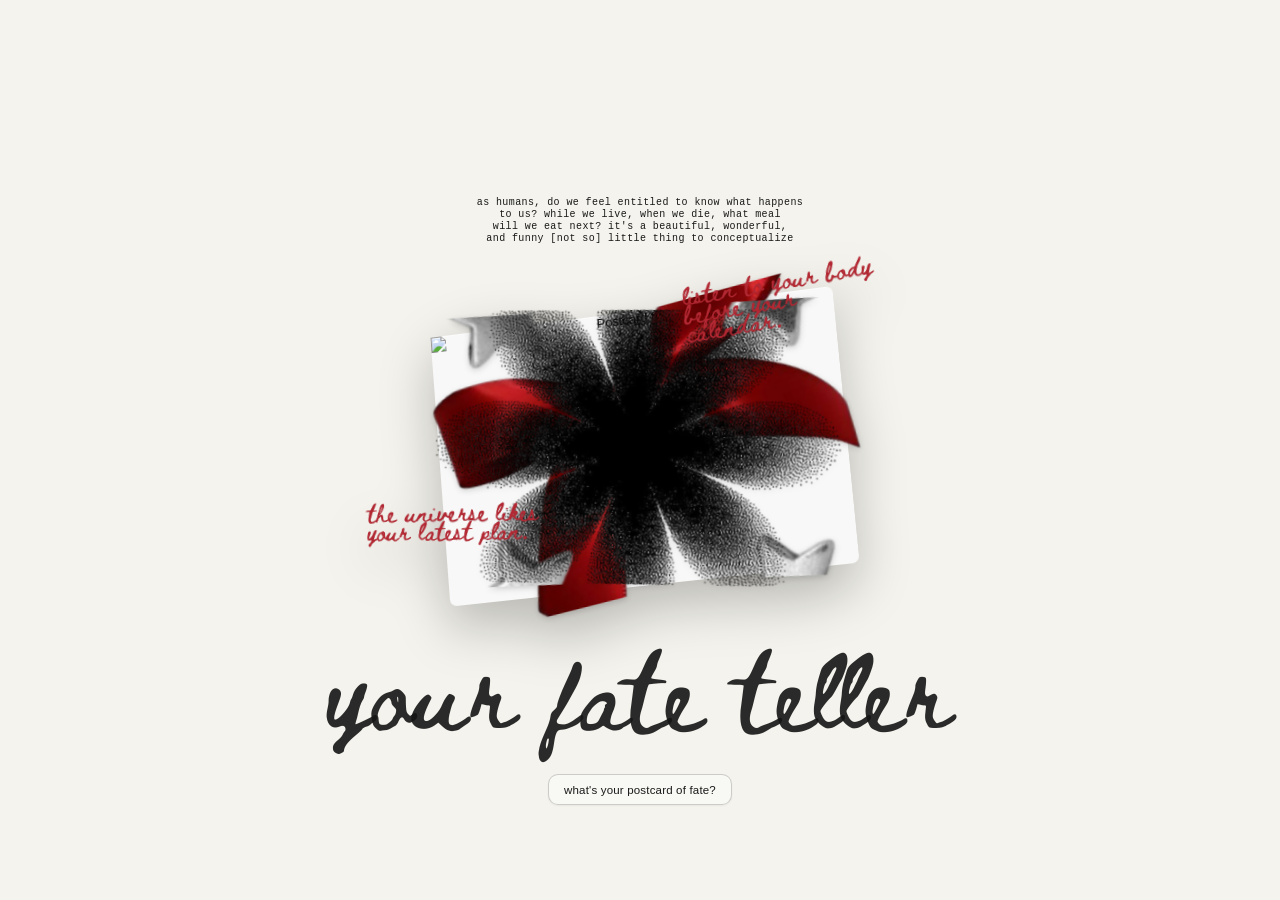
==== index.html @ 3f2dea51 "Add three stickers to postcard front positions Co-authored-by: maryliux <maryliux@users.noreply.gith" ====
<!doctype html>
<html lang="en">
  <head>
    <meta charset="UTF-8" />
    <meta name="viewport" content="width=device-width, initial-scale=1.0" />
    <title>Postcard Landing</title>
    <link rel="preconnect" href="https://fonts.googleapis.com" />
    <link rel="preconnect" href="https://fonts.gstatic.com" crossorigin />
    <link
      href="https://fonts.googleapis.com/css2?family=Beth+Ellen&family=Permanent+Marker&display=swap"
      rel="stylesheet"
    />
    <link rel="stylesheet" href="styles.css" />
  </head>
  <body>
    <div class="preloader" id="preloader" aria-hidden="true">
      <div class="preloader__envelope">
        <div class="preloader__back"></div>
        <div class="preloader__body"></div>
        <div class="preloader__top-flap"></div>
      </div>
    </div>

    <main class="scene">
      <div class="scene__top">
        <p class="scene__quote">
          as humans, do we feel entitled to know what happens to us? while we live, when we die,
          what meal will we eat next? it's a beautiful, wonderful, and funny [not so] little thing
          to conceptualize
        </p>
      </div>

      <section class="postcard-wrap">
        <button
          class="postcard"
          id="postcard"
          type="button"
          aria-label="Interactive postcard. Drag in any direction or click to flip."
        >
          <div class="postcard__inner" id="postcardInner">
            <figure class="postcard__face postcard__face--front">
              <img src="frontcard.png" alt="Postcard front" draggable="false" />
              <div class="postcard__stickers" aria-hidden="true">
                <img class="sticker sticker--top-left" src="sticker1.png" alt="" />
                <img class="sticker sticker--top-center" src="sticker2.png" alt="" />
                <img class="sticker sticker--bottom-right" src="sticker3.png" alt="" />
              </div>
              <div class="postcard__doodles" aria-hidden="true">
                <div class="doodle doodle--1">
                  <span class="doodle__text">diva since birth</span>
                </div>
                <div class="doodle doodle--2">
                  <span class="doodle__text">lots of kids... lots of them...</span>
                </div>
              </div>
            </figure>
            <figure class="postcard__face postcard__face--back">
              <img src="backcard.png" alt="Postcard back" draggable="false" />
            </figure>
          </div>
        </button>
      </section>

      <div class="scene__bottom">
        <p class="scene__tagline">your fate teller</p>
        <button class="scene__fate-button" type="button">what's your postcard of fate?</button>
      </div>
    </main>

    <script src="script.js"></script>
  </body>
</html>
---- styles.css ----
:root {
  color-scheme: light;
}

* {
  box-sizing: border-box;
}

body {
  margin: 0;
  min-height: 100vh;
  font-family: "Helvetica Neue", Helvetica, Arial, sans-serif;
  color: #2f2f2f;
  background: #f4f3ed;
  overflow-x: hidden;
}

.preloader {
  position: fixed;
  inset: 0;
  display: grid;
  place-items: center;
  background: #f4f3ed;
  z-index: 20;
  transition: opacity 420ms ease, visibility 420ms ease;
}

.preloader.is-hidden {
  opacity: 0;
  visibility: hidden;
}

.preloader__envelope {
  position: relative;
  width: clamp(12rem, 33vw, 20rem);
  aspect-ratio: 10 / 7.1;
  filter: drop-shadow(0 10px 12px rgba(0, 0, 0, 0.14));
}

.preloader__back {
  position: absolute;
  inset: 0;
  border: 1px solid rgba(207, 207, 207, 0.9);
  border-radius: 0.08rem;
  background: #f5f5f4;
}

.preloader__body {
  position: absolute;
  inset: auto 0 0;
  height: 58%;
  border: 1px solid rgba(210, 210, 210, 0.9);
  border-top: 0;
  background: #f7f7f6;
  z-index: 5;
  overflow: hidden;
}

.preloader__body::before,
.preloader__body::after {
  content: "";
  position: absolute;
  top: 0;
  width: 50%;
  height: 100%;
  background: #fcfcfb;
  border-top: 1px solid rgba(220, 220, 220, 0.9);
}

.preloader__body::before {
  left: 0;
  clip-path: polygon(0 0, 100% 0, 0 100%);
}

.preloader__body::after {
  right: 0;
  clip-path: polygon(0 0, 100% 0, 100% 100%);
}

.preloader__top-flap {
  position: absolute;
  left: 50%;
  top: 0;
  width: 100%;
  height: 59%;
  background: #f6f6f5;
  border: 1px solid rgba(212, 212, 212, 0.9);
  clip-path: polygon(0 0, 100% 0, 50% 100%);
  transform: translateX(-50%);
  z-index: 6;
}

.scene {
  min-height: 100vh;
  padding: clamp(1rem, 3vw, 2.4rem);
  display: grid;
  grid-template-rows: 1fr auto 1fr;
  justify-items: center;
  align-items: center;
  row-gap: clamp(0.8rem, 2.2vw, 1.8rem);
  text-align: center;
  overflow: hidden;
  opacity: 0;
  transform: translateY(8px);
  transition: opacity 420ms ease, transform 420ms ease;
}

body.is-ready .scene {
  opacity: 1;
  transform: translateY(0);
}

.scene__top {
  align-self: end;
  margin: 0 0 clamp(1rem, 2.8vw, 2.4rem);
  display: flex;
  flex-direction: column;
  align-items: center;
  gap: 0;
}

.scene__quote {
  margin: 0;
  max-width: min(62ch, 86vw);
  font-family: "Courier New", "SFMono-Regular", Menlo, Monaco, Consolas, monospace;
  font-size: 10px;
  line-height: 1.2;
  letter-spacing: 0.04em;
  color: #181818;
  text-wrap: balance;
}

.postcard-wrap {
  position: relative;
  width: clamp(13.5rem, 42vw, 26rem);
  perspective: 2600px;
  transform: none;
  filter: drop-shadow(0 22px 26px rgba(0, 0, 0, 0.24));
}

.postcard {
  border: 0;
  padding: 0;
  width: 100%;
  aspect-ratio: 3 / 2;
  background: transparent;
  cursor: grab;
  touch-action: none;
  transform-style: preserve-3d;
}

.postcard:focus-visible {
  outline: 2px solid #1f1f1f;
  outline-offset: 8px;
}

.postcard.is-dragging {
  cursor: grabbing;
}

.postcard__inner {
  position: relative;
  width: 100%;
  height: 100%;
  transform-style: preserve-3d;
  transition: transform 460ms cubic-bezier(0.22, 0.61, 0.36, 1);
}

.postcard__face {
  position: absolute;
  inset: 0;
  margin: 0;
  overflow: hidden;
  border-radius: 0.45rem;
  backface-visibility: hidden;
  background: #f8f8f8;
  box-shadow: 0 1px 0 rgba(255, 255, 255, 0.35) inset;
}

.postcard__face img {
  width: 100%;
  height: 100%;
  object-fit: cover;
  display: block;
  user-select: none;
  -webkit-user-drag: none;
  pointer-events: none;
}

.postcard__doodles {
  position: absolute;
  inset: 0;
  pointer-events: none;
  z-index: 2;
}

.postcard__stickers {
  position: absolute;
  inset: 0;
  pointer-events: none;
  z-index: 1;
}

.sticker {
  position: absolute;
  height: auto;
  display: block;
  filter: drop-shadow(0 2px 3px rgba(0, 0, 0, 0.16));
}

.sticker--top-left {
  width: clamp(2rem, 7vw, 2.9rem);
  top: 1.2%;
  left: 1.6%;
  transform: rotate(-8deg);
}

.sticker--top-center {
  width: clamp(1.7rem, 6vw, 2.5rem);
  top: -1.6%;
  left: 50%;
  transform: translateX(-50%) rotate(4deg);
}

.sticker--bottom-right {
  width: clamp(2.2rem, 8vw, 3.25rem);
  right: 1.1%;
  bottom: 0.8%;
  transform: rotate(7deg);
}

.doodle {
  position: absolute;
  max-width: clamp(8.4rem, 24vw, 14.8rem);
}

.doodle__text {
  font-family: "Beth Ellen", "Marker Felt", "Bradley Hand", cursive;
  font-size: clamp(0.76rem, 1.45vw, 1.22rem);
  line-height: 1.02;
  white-space: normal;
  letter-spacing: 0.01em;
  color: #b22833;
  display: inline-block;
  text-align: left;
  text-shadow: 0 0.3px 0 rgba(130, 20, 30, 0.35);
}

.postcard__face--back {
  transform: rotateY(180deg);
}

.postcard__face--front {
  overflow: visible;
}

.scene__bottom {
  align-self: start;
  margin: clamp(0.9rem, 2.3vw, 1.9rem) 0 0;
  display: flex;
  flex-direction: column;
  align-items: center;
  justify-content: center;
  gap: clamp(0.85rem, 1.9vw, 1.3rem);
}

.scene__tagline {
  margin: 0;
  font-family: "Beth Ellen", "Brush Script MT", "Segoe Script", "Snell Roundhand", cursive;
  font-size: clamp(1.9rem, 6.6vw, 4.8rem);
  line-height: 1.08;
  letter-spacing: 0.01em;
  color: rgba(20, 20, 20, 0.9);
  text-transform: lowercase;
  white-space: nowrap;
}

.scene__fate-button {
  align-self: center;
  margin-top: clamp(0.55rem, 1.7vw, 1.35rem);
  border: 1px solid rgba(25, 25, 25, 0.2);
  background: rgba(255, 255, 255, 0.4);
  color: #1a1a1a;
  font-family: "Helvetica Neue", Helvetica, Arial, sans-serif;
  font-size: clamp(0.6rem, 0.9vw, 0.74rem);
  font-weight: 400;
  letter-spacing: 0.015em;
  border-radius: 0.62rem;
  padding: 0.56rem 0.96rem;
  box-shadow: 0 1px 2px rgba(0, 0, 0, 0.05);
  cursor: pointer;
  transition: transform 170ms ease, background-color 170ms ease, border-color 170ms ease,
    box-shadow 170ms ease;
}

.scene__fate-button:hover {
  background: rgba(255, 255, 255, 0.56);
  border-color: rgba(25, 25, 25, 0.3);
  box-shadow: 0 2px 4px rgba(0, 0, 0, 0.08);
}

.scene__fate-button:focus-visible {
  outline: 2px solid #131313;
  outline-offset: 2px;
}

@media (max-width: 640px) {
  .scene {
    padding: 0.85rem;
    grid-template-rows: 1fr auto 1fr;
  }

  .scene__top {
    margin-bottom: 1.2rem;
  }

  .scene__quote {
    max-width: 92vw;
    letter-spacing: 0.03em;
  }

  .scene__bottom {
    margin-top: 0.95rem;
    gap: 0.7rem;
  }

  .scene__fate-button {
    margin-top: 0.72rem;
    font-size: 0.58rem;
    padding: 0.5rem 0.8rem;
  }

  .doodle__text {
    font-size: 0.72rem;
  }

  .sticker--top-left {
    width: 1.8rem;
  }

  .sticker--top-center {
    width: 1.58rem;
    top: -1%;
  }

  .sticker--bottom-right {
    width: 2rem;
  }
}
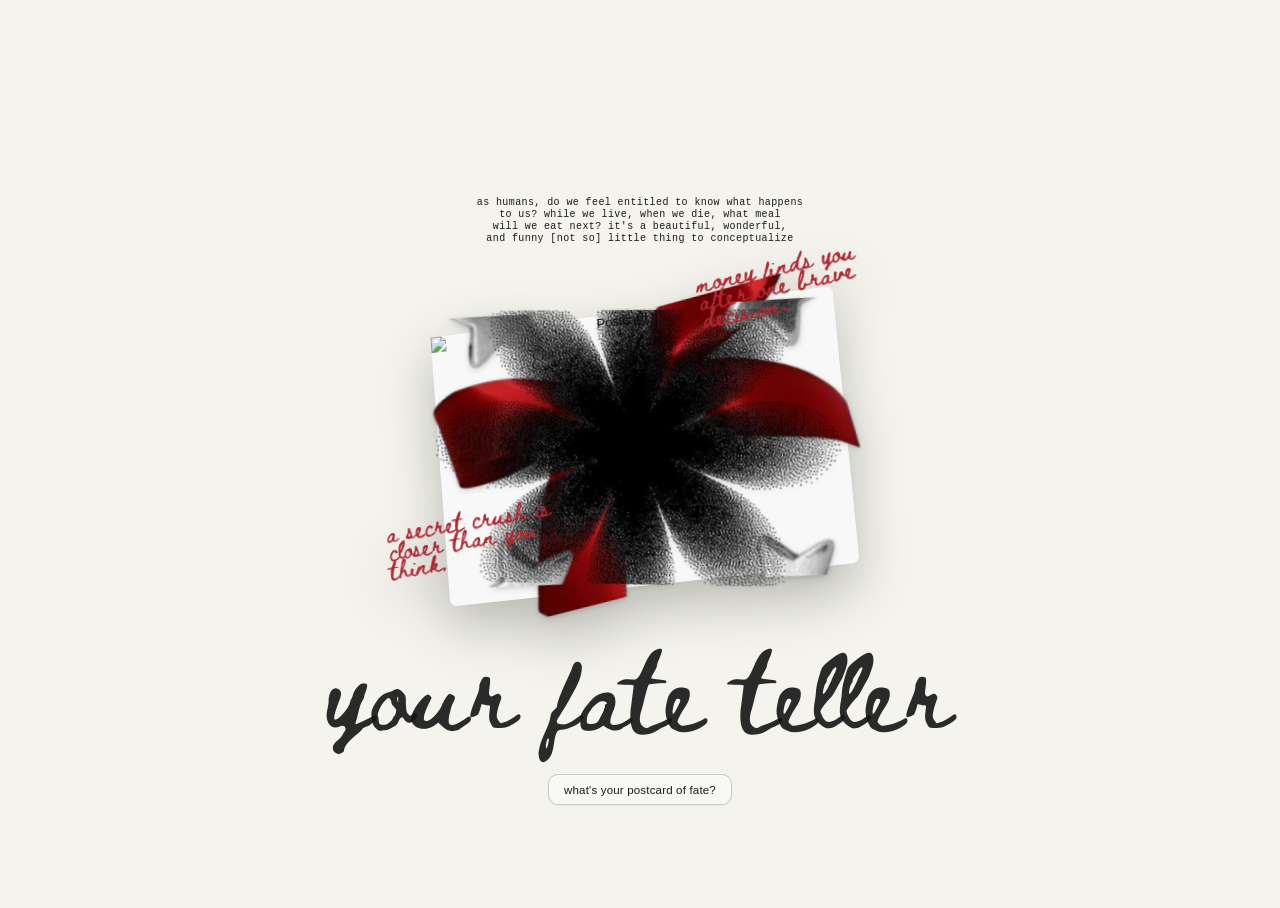
==== commit 304f3f0a: "Replace envelope preloader with smooth stamp loader Co-authored-by: maryliux <maryliux@users.noreply" ====
--- a/index.html
+++ b/index.html
@@ -14,11 +14,7 @@
   </head>
   <body>
     <div class="preloader" id="preloader" aria-hidden="true">
-      <div class="preloader__envelope">
-        <div class="preloader__back"></div>
-        <div class="preloader__body"></div>
-        <div class="preloader__top-flap"></div>
-      </div>
+      <img class="preloader__stamp" src="stamp.png" alt="Loading stamp" />
     </div>
 
     <main class="scene">
--- a/styles.css
+++ b/styles.css
@@ -30,64 +30,29 @@
   visibility: hidden;
 }
 
-.preloader__envelope {
-  position: relative;
-  width: clamp(12rem, 33vw, 20rem);
-  aspect-ratio: 10 / 7.1;
-  filter: drop-shadow(0 10px 12px rgba(0, 0, 0, 0.14));
-}
-
-.preloader__back {
-  position: absolute;
-  inset: 0;
-  border: 1px solid rgba(207, 207, 207, 0.9);
-  border-radius: 0.08rem;
-  background: #f5f5f4;
-}
-
-.preloader__body {
-  position: absolute;
-  inset: auto 0 0;
-  height: 58%;
-  border: 1px solid rgba(210, 210, 210, 0.9);
-  border-top: 0;
-  background: #f7f7f6;
-  z-index: 5;
-  overflow: hidden;
-}
-
-.preloader__body::before,
-.preloader__body::after {
-  content: "";
-  position: absolute;
-  top: 0;
-  width: 50%;
-  height: 100%;
-  background: #fcfcfb;
-  border-top: 1px solid rgba(220, 220, 220, 0.9);
-}
-
-.preloader__body::before {
-  left: 0;
-  clip-path: polygon(0 0, 100% 0, 0 100%);
-}
-
-.preloader__body::after {
-  right: 0;
-  clip-path: polygon(0 0, 100% 0, 100% 100%);
-}
-
-.preloader__top-flap {
-  position: absolute;
-  left: 50%;
-  top: 0;
-  width: 100%;
-  height: 59%;
-  background: #f6f6f5;
-  border: 1px solid rgba(212, 212, 212, 0.9);
-  clip-path: polygon(0 0, 100% 0, 50% 100%);
-  transform: translateX(-50%);
-  z-index: 6;
+.preloader__stamp {
+  width: clamp(5.6rem, 17vw, 9.5rem);
+  height: auto;
+  display: block;
+  opacity: 0;
+  transform: scale(0.86) translateY(10px);
+  filter: drop-shadow(0 8px 12px rgba(0, 0, 0, 0.2));
+  animation: stamp-preload 900ms cubic-bezier(0.2, 0.7, 0.18, 1) forwards;
+}
+
+@keyframes stamp-preload {
+  0% {
+    opacity: 0;
+    transform: scale(0.86) translateY(10px);
+  }
+  58% {
+    opacity: 1;
+    transform: scale(1.04) translateY(-1px);
+  }
+  100% {
+    opacity: 1;
+    transform: scale(1) translateY(0);
+  }
 }
 
 .scene {
@@ -108,6 +73,22 @@
 body.is-ready .scene {
   opacity: 1;
   transform: translateY(0);
+}
+
+@media (prefers-reduced-motion: reduce) {
+  .preloader {
+    transition-duration: 220ms;
+  }
+
+  .preloader__stamp {
+    animation: none;
+    opacity: 1;
+    transform: none;
+  }
+
+  .scene {
+    transition-duration: 220ms;
+  }
 }
 
 .scene__top {
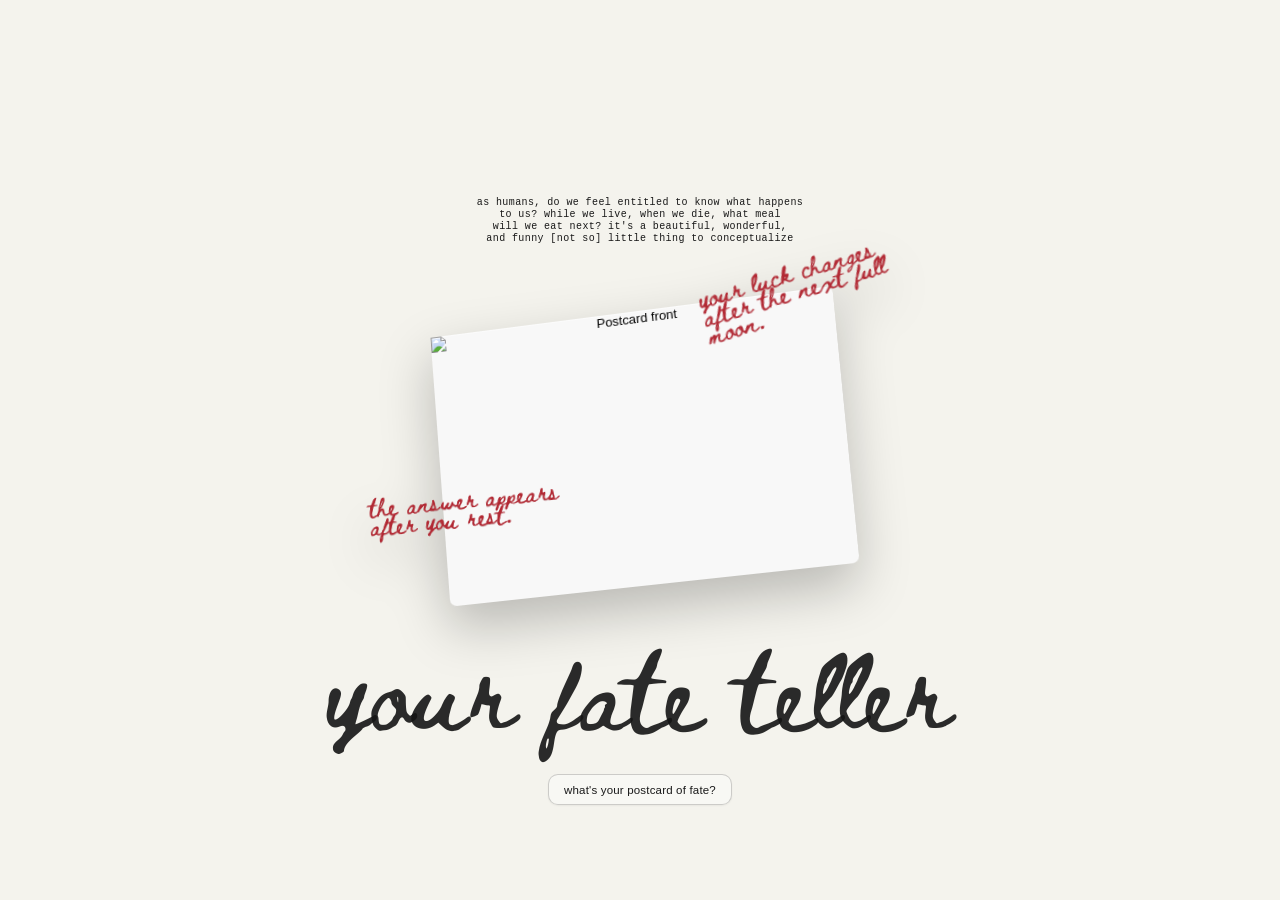
==== commit 86706a3f: "Remove sticker assets and postcard sticker layer Co-authored-by: maryliux <maryliux@users.noreply.gi" ====
--- a/index.html
+++ b/index.html
@@ -36,11 +36,6 @@
           <div class="postcard__inner" id="postcardInner">
             <figure class="postcard__face postcard__face--front">
               <img src="frontcard.png" alt="Postcard front" draggable="false" />
-              <div class="postcard__stickers" aria-hidden="true">
-                <img class="sticker sticker--top-left" src="sticker1.png" alt="" />
-                <img class="sticker sticker--top-center" src="sticker2.png" alt="" />
-                <img class="sticker sticker--bottom-right" src="sticker3.png" alt="" />
-              </div>
               <div class="postcard__doodles" aria-hidden="true">
                 <div class="doodle doodle--1">
                   <span class="doodle__text">diva since birth</span>
--- a/styles.css
+++ b/styles.css
@@ -173,41 +173,6 @@
   inset: 0;
   pointer-events: none;
   z-index: 2;
-}
-
-.postcard__stickers {
-  position: absolute;
-  inset: 0;
-  pointer-events: none;
-  z-index: 1;
-}
-
-.sticker {
-  position: absolute;
-  height: auto;
-  display: block;
-  filter: drop-shadow(0 2px 3px rgba(0, 0, 0, 0.16));
-}
-
-.sticker--top-left {
-  width: clamp(2rem, 7vw, 2.9rem);
-  top: 1.2%;
-  left: 1.6%;
-  transform: rotate(-8deg);
-}
-
-.sticker--top-center {
-  width: clamp(1.7rem, 6vw, 2.5rem);
-  top: -1.6%;
-  left: 50%;
-  transform: translateX(-50%) rotate(4deg);
-}
-
-.sticker--bottom-right {
-  width: clamp(2.2rem, 8vw, 3.25rem);
-  right: 1.1%;
-  bottom: 0.8%;
-  transform: rotate(7deg);
 }
 
 .doodle {
@@ -314,17 +279,4 @@
   .doodle__text {
     font-size: 0.72rem;
   }
-
-  .sticker--top-left {
-    width: 1.8rem;
-  }
-
-  .sticker--top-center {
-    width: 1.58rem;
-    top: -1%;
-  }
-
-  .sticker--bottom-right {
-    width: 2rem;
-  }
-}
+}
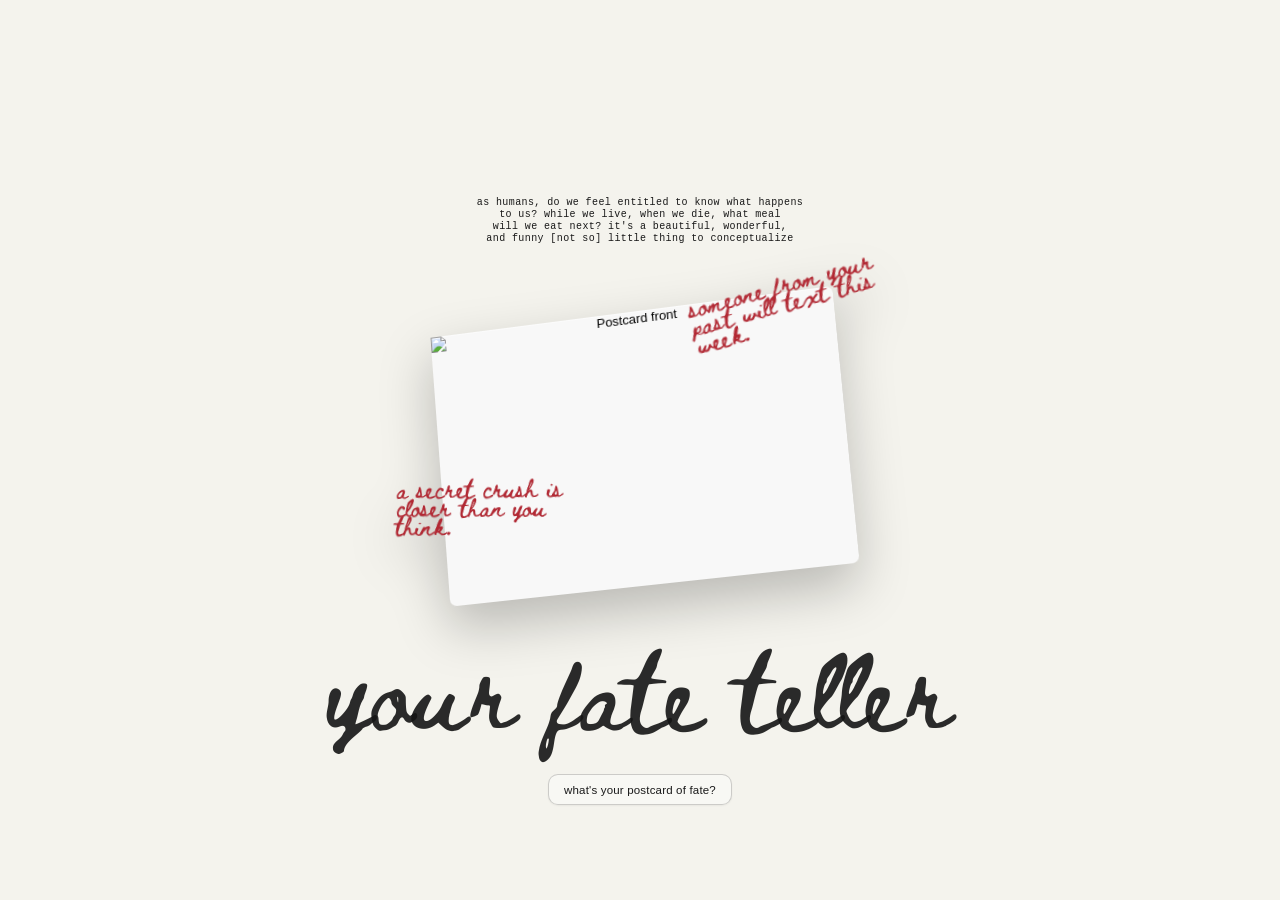
==== commit d456d65a: "Enable postcard front photo uploads from fate button Co-authored-by: maryliux <maryliux@users.norepl" ====
--- a/index.html
+++ b/index.html
@@ -35,7 +35,7 @@
         >
           <div class="postcard__inner" id="postcardInner">
             <figure class="postcard__face postcard__face--front">
-              <img src="frontcard.png" alt="Postcard front" draggable="false" />
+              <img id="postcardFrontImage" src="frontcard.png" alt="Postcard front" draggable="false" />
               <div class="postcard__doodles" aria-hidden="true">
                 <div class="doodle doodle--1">
                   <span class="doodle__text">diva since birth</span>
@@ -54,7 +54,15 @@
 
       <div class="scene__bottom">
         <p class="scene__tagline">your fate teller</p>
-        <button class="scene__fate-button" type="button">what's your postcard of fate?</button>
+        <button class="scene__fate-button" id="sceneFateButton" type="button">
+          what's your postcard of fate?
+        </button>
+        <input
+          id="postcardUploadInput"
+          type="file"
+          accept=".png,.jpg,.jpeg,.heic,.heif,image/png,image/jpeg,image/heic,image/heif"
+          hidden
+        />
       </div>
     </main>
 
--- a/styles.css
+++ b/styles.css
@@ -31,27 +31,31 @@
 }
 
 .preloader__stamp {
-  width: clamp(5.6rem, 17vw, 9.5rem);
+  width: clamp(2.8rem, 8.5vw, 4.75rem);
   height: auto;
   display: block;
   opacity: 0;
-  transform: scale(0.86) translateY(10px);
-  filter: drop-shadow(0 8px 12px rgba(0, 0, 0, 0.2));
-  animation: stamp-preload 900ms cubic-bezier(0.2, 0.7, 0.18, 1) forwards;
-}
-
-@keyframes stamp-preload {
+  transform: translateY(12px) scale(0.32) rotate(-26deg);
+  filter: drop-shadow(0 2px 5px rgba(0, 0, 0, 0.28));
+  animation: stamp-preload-special 1080ms cubic-bezier(0.19, 0.88, 0.21, 1) forwards;
+}
+
+@keyframes stamp-preload-special {
   0% {
     opacity: 0;
-    transform: scale(0.86) translateY(10px);
-  }
-  58% {
-    opacity: 1;
-    transform: scale(1.04) translateY(-1px);
+    transform: translateY(12px) scale(0.32) rotate(-26deg);
+  }
+  42% {
+    opacity: 1;
+    transform: translateY(-1px) scale(1.4) rotate(12deg);
+  }
+  70% {
+    opacity: 1;
+    transform: translateY(0) scale(0.92) rotate(-8deg);
   }
   100% {
     opacity: 1;
-    transform: scale(1) translateY(0);
+    transform: translateY(0) scale(1) rotate(0deg);
   }
 }
 
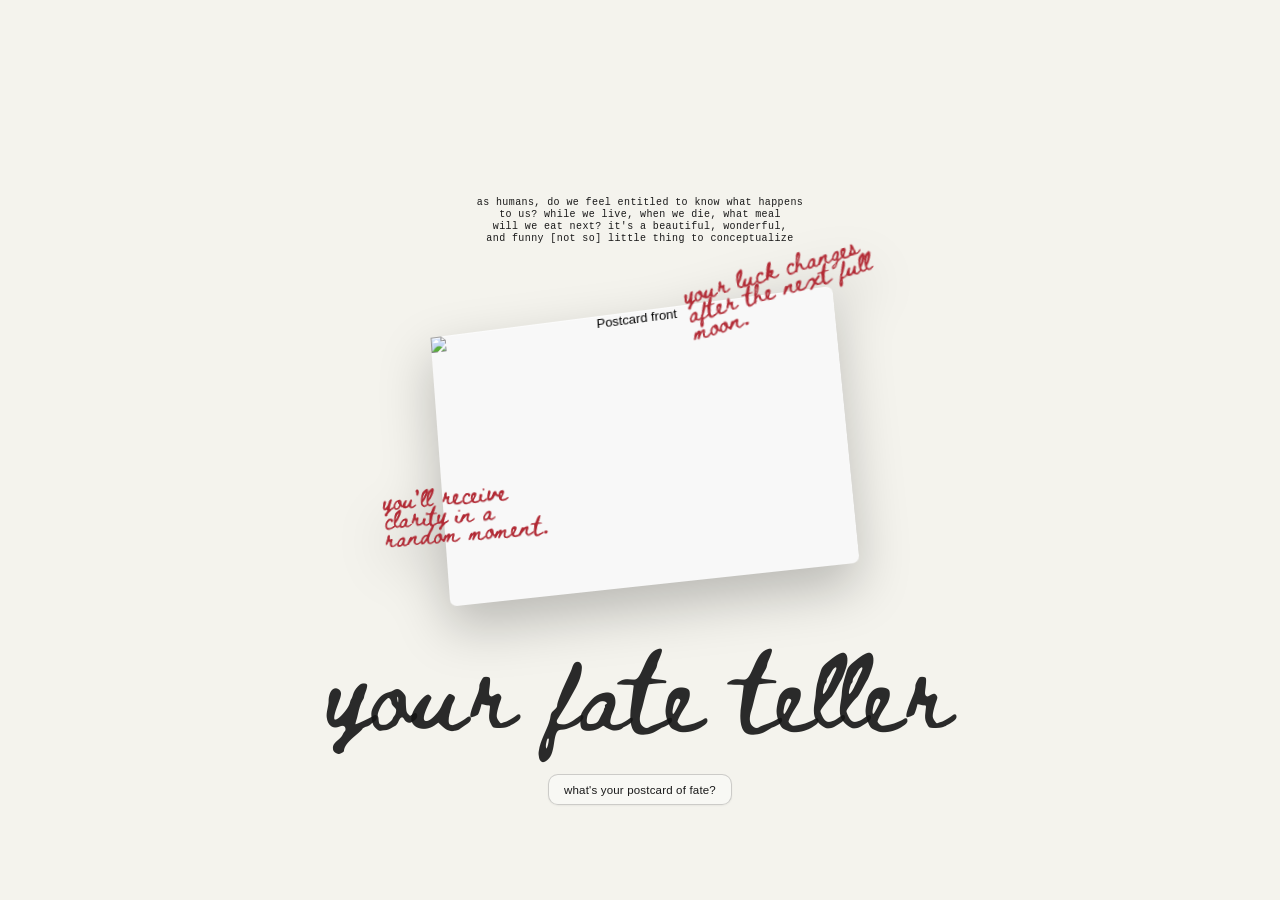
==== commit 09e3387f: "Route fate button to dedicated postcard generator page Co-authored-by: maryliux <maryliux@users.nore" ====
--- a/index.html
+++ b/index.html
@@ -35,7 +35,7 @@
         >
           <div class="postcard__inner" id="postcardInner">
             <figure class="postcard__face postcard__face--front">
-              <img id="postcardFrontImage" src="frontcard.png" alt="Postcard front" draggable="false" />
+              <img src="frontcard.png" alt="Postcard front" draggable="false" />
               <div class="postcard__doodles" aria-hidden="true">
                 <div class="doodle doodle--1">
                   <span class="doodle__text">diva since birth</span>
@@ -57,12 +57,6 @@
         <button class="scene__fate-button" id="sceneFateButton" type="button">
           what's your postcard of fate?
         </button>
-        <input
-          id="postcardUploadInput"
-          type="file"
-          accept=".png,.jpg,.jpeg,.heic,.heif,image/png,image/jpeg,image/heic,image/heif"
-          hidden
-        />
       </div>
     </main>
 
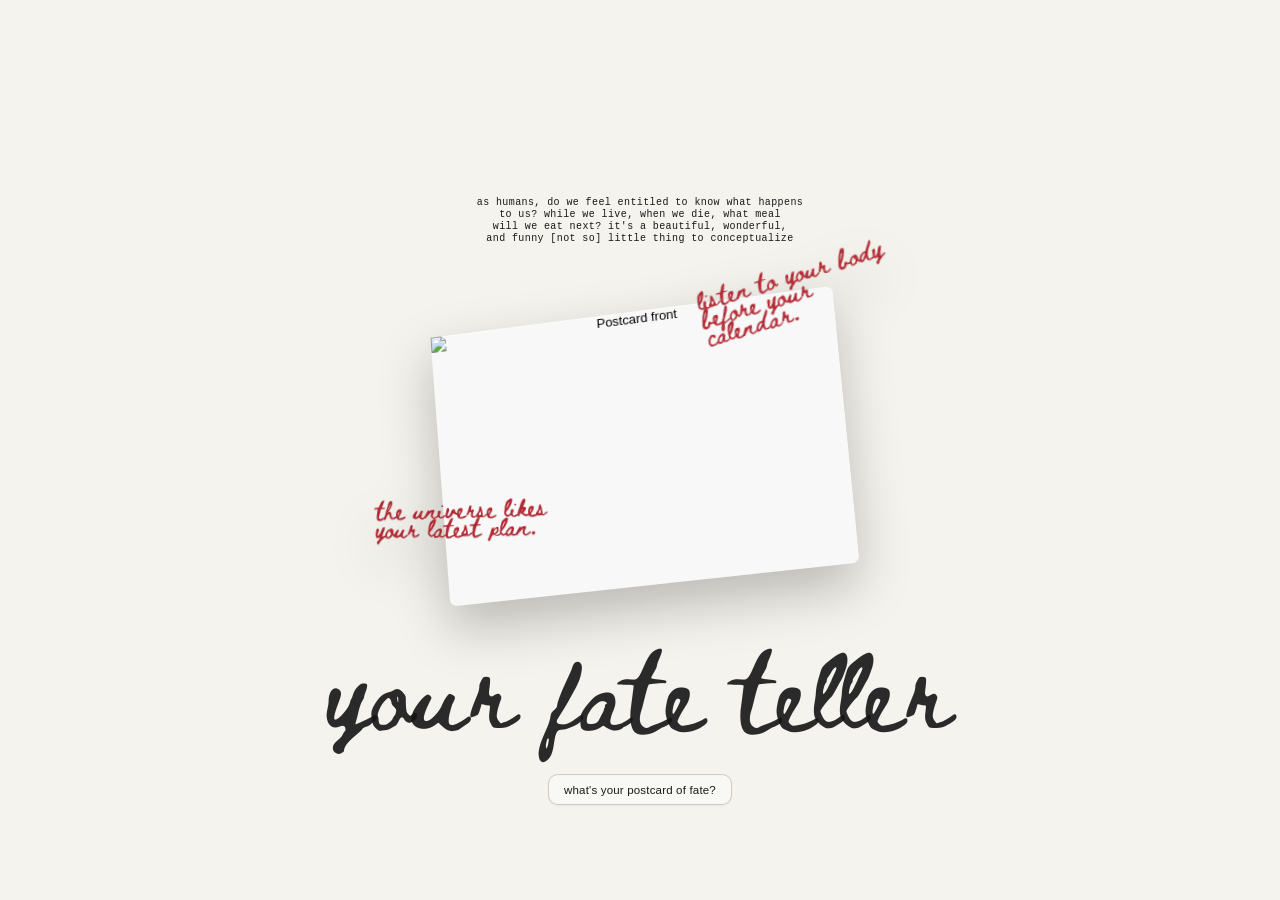
==== commit 720ace72: "Build upload flow to 3d/2d postcard generator page Co-authored-by: maryliux <maryliux@users.noreply." ====
--- a/index.html
+++ b/index.html
@@ -57,6 +57,12 @@
         <button class="scene__fate-button" id="sceneFateButton" type="button">
           what's your postcard of fate?
         </button>
+        <input
+          id="postcardUploadInput"
+          type="file"
+          accept=".png,.jpg,.jpeg,.heic,.heif,image/png,image/jpeg,image/heic,image/heif"
+          hidden
+        />
       </div>
     </main>
 
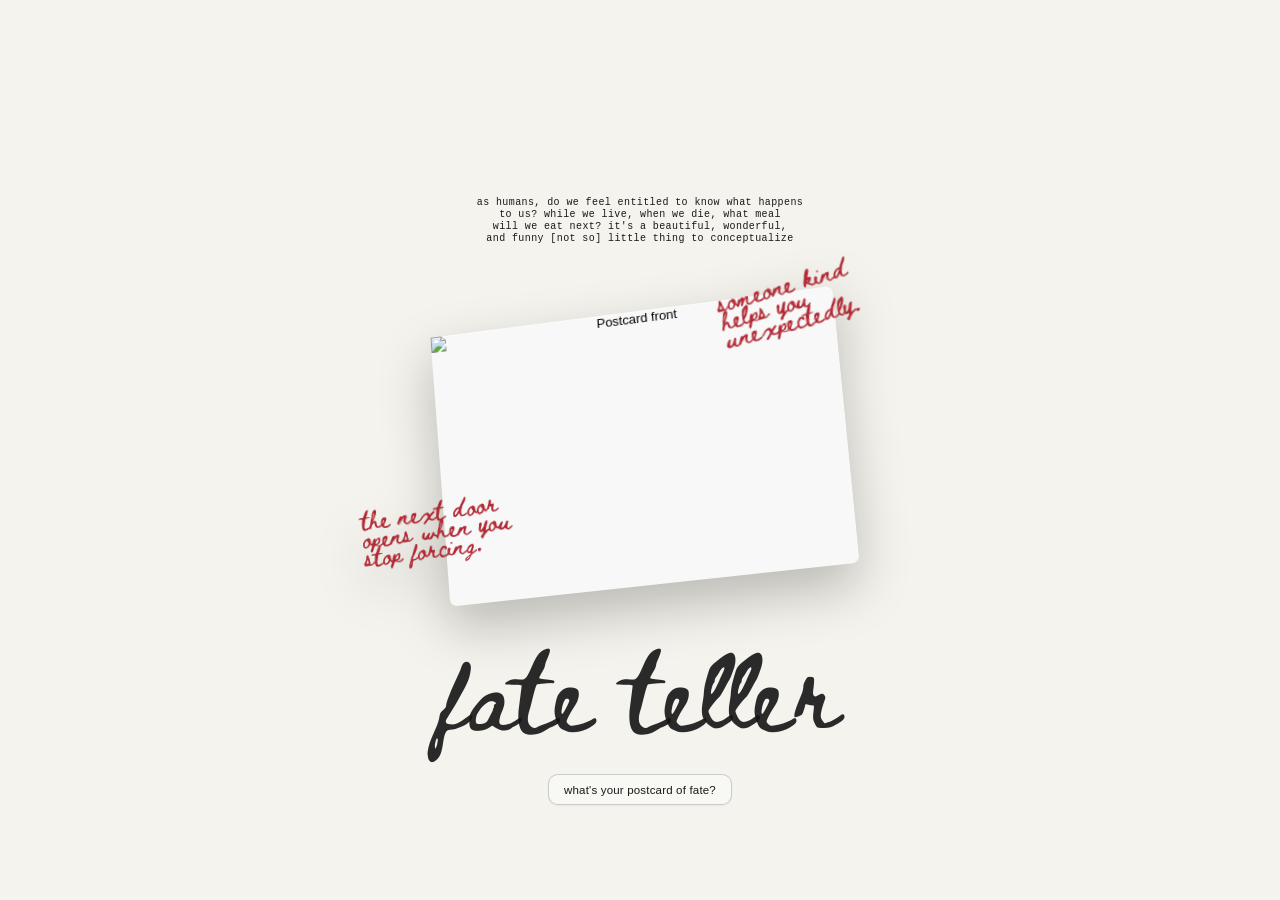
==== commit f71200a0: "Rename landing page title to fate teller Co-authored-by: maryliux <maryliux@users.noreply.github.com" ====
--- a/index.html
+++ b/index.html
@@ -3,7 +3,7 @@
   <head>
     <meta charset="UTF-8" />
     <meta name="viewport" content="width=device-width, initial-scale=1.0" />
-    <title>Postcard Landing</title>
+    <title>fate teller</title>
     <link rel="preconnect" href="https://fonts.googleapis.com" />
     <link rel="preconnect" href="https://fonts.gstatic.com" crossorigin />
     <link
@@ -53,7 +53,7 @@
       </section>
 
       <div class="scene__bottom">
-        <p class="scene__tagline">your fate teller</p>
+        <p class="scene__tagline">fate teller</p>
         <button class="scene__fate-button" id="sceneFateButton" type="button">
           what's your postcard of fate?
         </button>
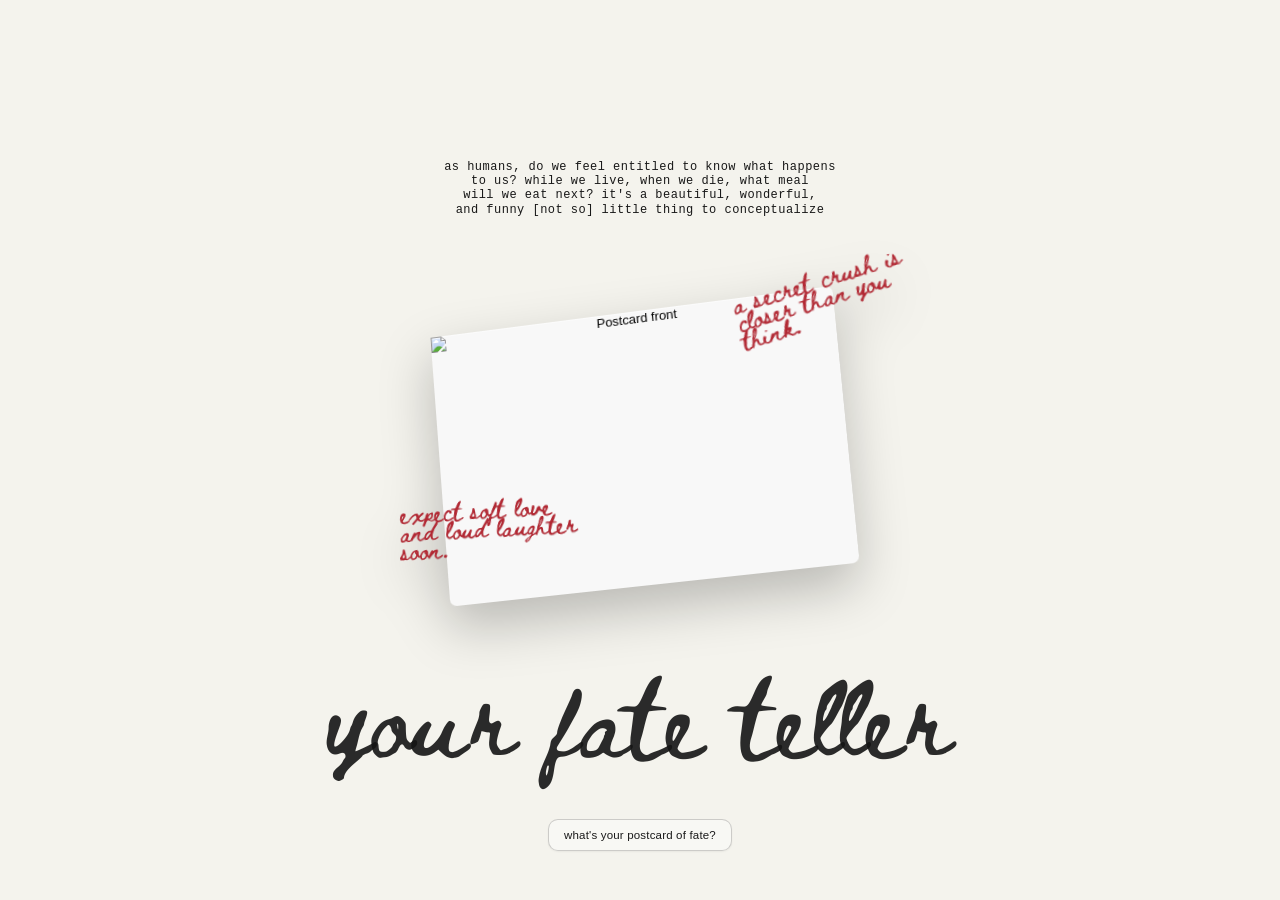
==== commit 4cfc1077: "Rename landing page title to fate teller Co-authored-by: maryliux <maryliux@users.noreply.github.com" ====
--- a/index.html
+++ b/index.html
@@ -53,7 +53,7 @@
       </section>
 
       <div class="scene__bottom">
-        <p class="scene__tagline">fate teller</p>
+        <p class="scene__tagline">your fate teller</p>
         <button class="scene__fate-button" id="sceneFateButton" type="button">
           what's your postcard of fate?
         </button>
--- a/styles.css
+++ b/styles.css
@@ -66,7 +66,7 @@
   grid-template-rows: 1fr auto 1fr;
   justify-items: center;
   align-items: center;
-  row-gap: clamp(0.8rem, 2.2vw, 1.8rem);
+  row-gap: clamp(1.2rem, 3vw, 2.6rem);
   text-align: center;
   overflow: hidden;
   opacity: 0;
@@ -97,7 +97,7 @@
 
 .scene__top {
   align-self: end;
-  margin: 0 0 clamp(1rem, 2.8vw, 2.4rem);
+  margin: 0 0 clamp(1.6rem, 4.2vw, 3.6rem);
   display: flex;
   flex-direction: column;
   align-items: center;
@@ -108,7 +108,7 @@
   margin: 0;
   max-width: min(62ch, 86vw);
   font-family: "Courier New", "SFMono-Regular", Menlo, Monaco, Consolas, monospace;
-  font-size: 10px;
+  font-size: 12px;
   line-height: 1.2;
   letter-spacing: 0.04em;
   color: #181818;
@@ -206,12 +206,12 @@
 
 .scene__bottom {
   align-self: start;
-  margin: clamp(0.9rem, 2.3vw, 1.9rem) 0 0;
+  margin: clamp(1.4rem, 3.6vw, 3rem) 0 0;
   display: flex;
   flex-direction: column;
   align-items: center;
   justify-content: center;
-  gap: clamp(0.85rem, 1.9vw, 1.3rem);
+  gap: clamp(1rem, 2.6vw, 1.9rem);
 }
 
 .scene__tagline {
@@ -227,7 +227,7 @@
 
 .scene__fate-button {
   align-self: center;
-  margin-top: clamp(0.55rem, 1.7vw, 1.35rem);
+  margin-top: clamp(0.9rem, 2.4vw, 1.9rem);
   border: 1px solid rgba(25, 25, 25, 0.2);
   background: rgba(255, 255, 255, 0.4);
   color: #1a1a1a;
@@ -261,7 +261,7 @@
   }
 
   .scene__top {
-    margin-bottom: 1.2rem;
+    margin-bottom: 1.5rem;
   }
 
   .scene__quote {
@@ -270,12 +270,12 @@
   }
 
   .scene__bottom {
-    margin-top: 0.95rem;
-    gap: 0.7rem;
+    margin-top: 1.25rem;
+    gap: 0.92rem;
   }
 
   .scene__fate-button {
-    margin-top: 0.72rem;
+    margin-top: 0.92rem;
     font-size: 0.58rem;
     padding: 0.5rem 0.8rem;
   }
@@ -284,3 +284,39 @@
     font-size: 0.72rem;
   }
 }
+
+@media (min-width: 1600px) {
+  .scene {
+    padding: 2.4rem 3.2rem;
+    row-gap: 2.4rem;
+  }
+
+  .scene__top {
+    margin-bottom: 3.2rem;
+  }
+
+  .scene__quote {
+    max-width: 74ch;
+  }
+
+  .postcard-wrap {
+    width: min(46vw, 34rem);
+  }
+
+  .doodle {
+    max-width: 15.6rem;
+  }
+
+  .doodle__text {
+    font-size: 1.28rem;
+  }
+
+  .scene__bottom {
+    margin-top: 2.8rem;
+    gap: 1.6rem;
+  }
+
+  .scene__tagline {
+    font-size: clamp(3rem, 4.8vw, 5.3rem);
+  }
+}
